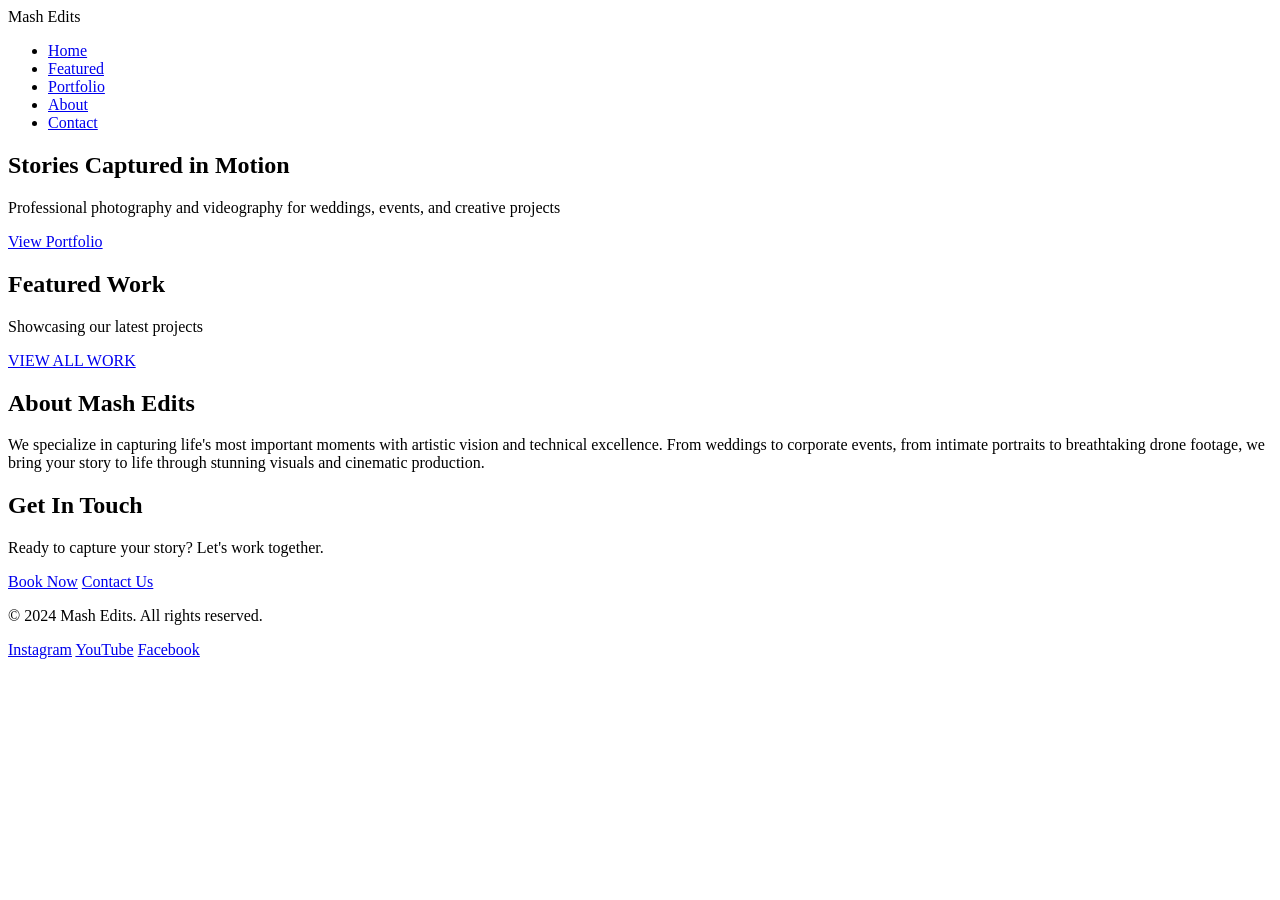
==== index.html @ 0e5df5ab "Build professional portfolio system - Part 1: Core files" ====
<!DOCTYPE html>
<html lang="en">
<head>
    <meta charset="UTF-8">
    <meta name="viewport" content="width=device-width, initial-scale=1.0">
    <meta name="description" content="Mash Edits - Professional Photography and Videography Studio. Wedding photography, events, portraits, drone footage, and cinematic videos.">
    <meta name="keywords" content="Photography, Videography, Wedding Photography, Events, Portraits, Drone, Livestream">
    <title>Mash Edits - Professional Photography & Videography</title>
    <link rel="stylesheet" href="styles.css">
</head>
<body>
    <!-- Navigation -->
    <nav class="navbar">
        <div class="nav-container">
            <div class="logo">Mash Edits</div>
            <ul class="nav-menu">
                <li><a href="#home" class="nav-link">Home</a></li>
                <li><a href="#featured" class="nav-link">Featured</a></li>
                <li><a href="portfolio.html" class="nav-link">Portfolio</a></li>
                <li><a href="#about" class="nav-link">About</a></li>
                <li><a href="#contact" class="nav-link">Contact</a></li>
            </ul>
            <div class="hamburger">
                <span></span>
                <span></span>
                <span></span>
            </div>
        </div>
    </nav>

    <!-- Hero Section -->
    <section id="home" class="hero">
        <div class="hero-content">
            <h1>Stories Captured in Motion</h1>
            <p>Professional photography and videography for weddings, events, and creative projects</p>
            <a href="portfolio.html" class="cta-button">View Portfolio</a>
        </div>
    </section>

    <!-- Featured Work Section -->
    <section id="featured" class="featured-work">
        <div class="container">
            <div class="section-header">
                <h2>Featured Work</h2>
                <p>Showcasing our latest projects</p>
            </div>
            <div id="featuredGrid" class="featured-grid">
                <!-- Populated by JavaScript -->
            </div>
            <div class="view-all-container">
                <a href="portfolio.html" class="view-all-button">VIEW ALL WORK</a>
            </div>
        </div>
    </section>

    <!-- About Section -->
    <section id="about" class="about">
        <div class="container">
            <h2>About Mash Edits</h2>
            <p>We specialize in capturing life's most important moments with artistic vision and technical excellence. From weddings to corporate events, from intimate portraits to breathtaking drone footage, we bring your story to life through stunning visuals and cinematic production.</p>
        </div>
    </section>

    <!-- Contact Section -->
    <section id="contact" class="contact">
        <div class="container">
            <h2>Get In Touch</h2>
            <p>Ready to capture your story? Let's work together.</p>
            <div class="contact-buttons">
                <a href="#book" class="cta-button primary">Book Now</a>
                <a href="#contact-form" class="cta-button secondary">Contact Us</a>
            </div>
        </div>
    </section>

    <!-- Footer -->
    <footer class="footer">
        <div class="container">
            <p>&copy; 2024 Mash Edits. All rights reserved.</p>
            <div class="social-links">
                <a href="#" aria-label="Instagram">Instagram</a>
                <a href="#" aria-label="YouTube">YouTube</a>
                <a href="#" aria-label="Facebook">Facebook</a>
            </div>
        </div>
    </footer>

    <script src="portfolio-data.js"></script>
    <script src="script.js"></script>
</body>
</html>
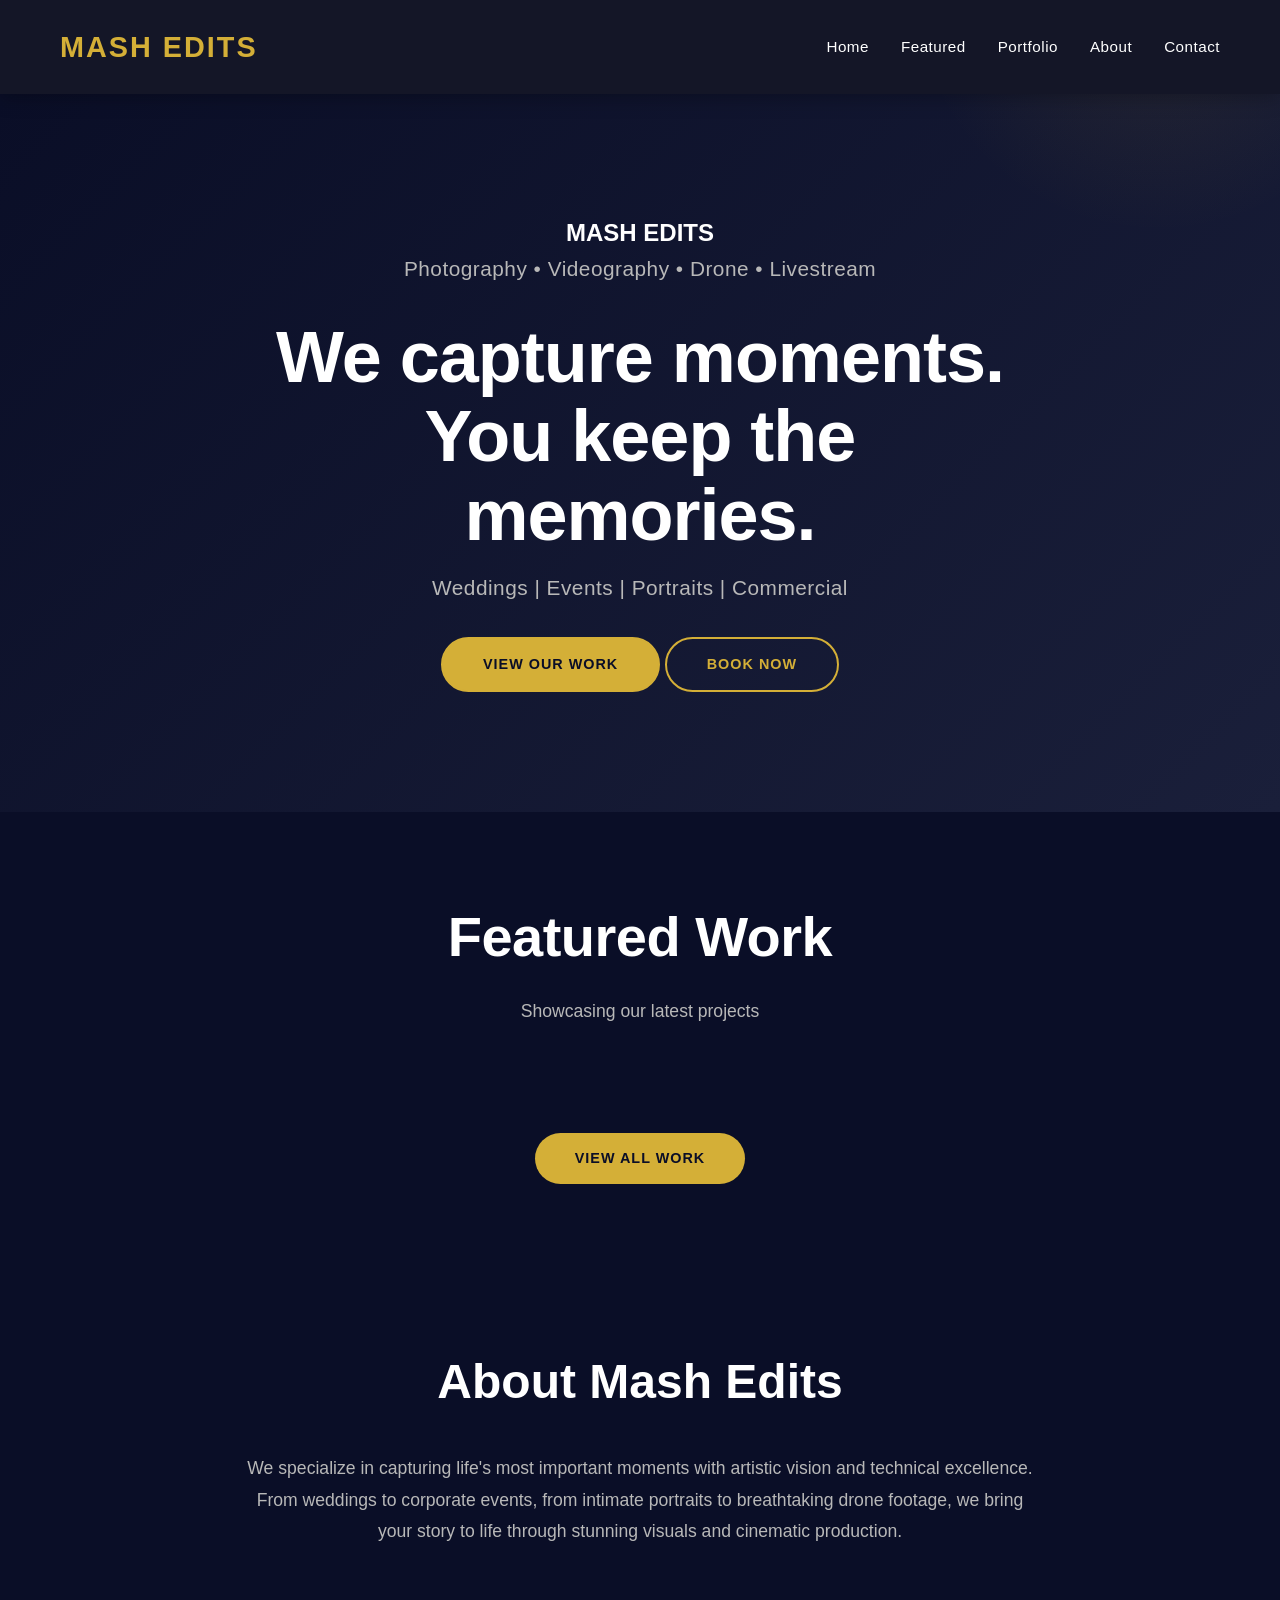
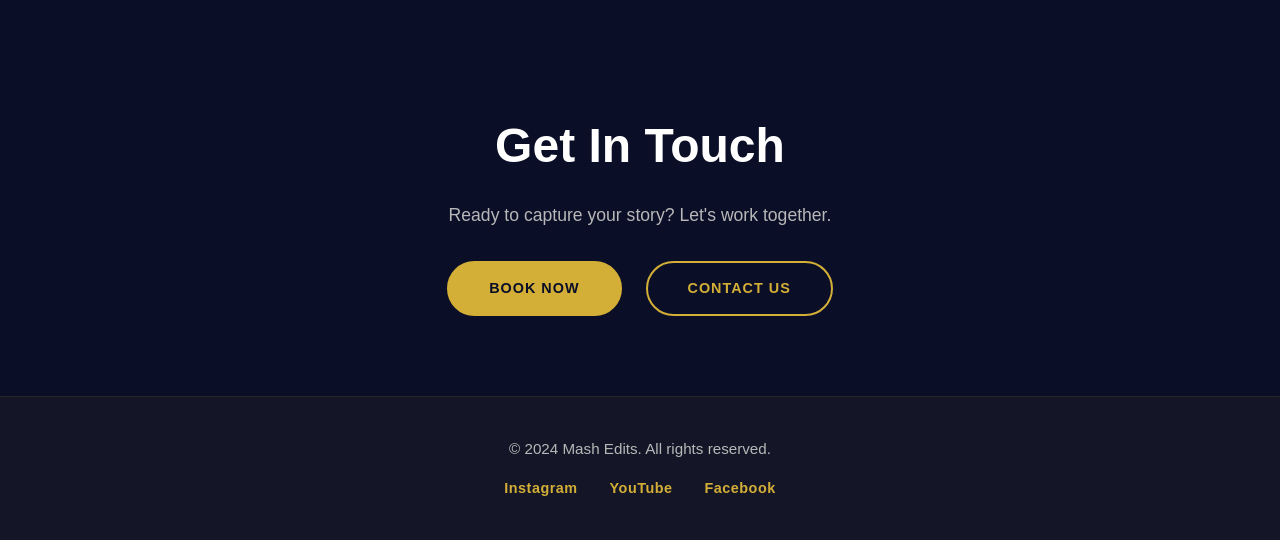
==== commit 5a485261: "Update hero section with stronger client-focused messaging and improved CTA buttons" ====
--- a/index.html
+++ b/index.html
@@ -31,9 +31,14 @@
     <!-- Hero Section -->
     <section id="home" class="hero">
         <div class="hero-content">
-            <h1>Stories Captured in Motion</h1>
-            <p>Professional photography and videography for weddings, events, and creative projects</p>
-            <a href="portfolio.html" class="cta-button">View Portfolio</a>
+            <h2 class="hero-logo">MASH EDITS</h2>
+            <p class="hero-services">Photography • Videography • Drone • Livestream</p>
+            <h1>We capture moments. You keep the memories.</h1>
+            <p class="hero-categories">Weddings | Events | Portraits | Commercial</p>
+            <div class="hero-buttons">
+                <a href="portfolio.html" class="cta-button primary">View Our Work</a>
+                <a href="#contact" class="cta-button secondary">Book Now</a>
+            </div>
         </div>
     </section>
 
@@ -88,4 +93,4 @@
     <script src="portfolio-data.js"></script>
     <script src="script.js"></script>
 </body>
-</html>+</html>
--- a/styles.css
+++ b/styles.css
@@ -0,0 +1,1059 @@
+/* ============================================
+   MASH EDITS - PROFESSIONAL PORTFOLIO STYLES
+   Premium Dark Theme with Elegant Typography
+   ============================================ */
+
+/* Root Variables */
+:root {
+    --primary-dark: #0a0e27;
+    --secondary-dark: #141627;
+    --tertiary-dark: #1a1f3a;
+    --accent-gold: #d4af37;
+    --accent-light: #f5f5f5;
+    --text-primary: #ffffff;
+    --text-secondary: #b8b8b8;
+    --transition: all 0.3s cubic-bezier(0.4, 0, 0.2, 1);
+    --transition-fast: all 0.15s ease-out;
+}
+
+/* Global Styles */
+* {
+    margin: 0;
+    padding: 0;
+    box-sizing: border-box;
+}
+
+html {
+    scroll-behavior: smooth;
+}
+
+body {
+    font-family: 'Segoe UI', Tahoma, Geneva, Verdana, sans-serif;
+    background-color: var(--primary-dark);
+    color: var(--text-primary);
+    line-height: 1.6;
+    overflow-x: hidden;
+}
+
+/* Container */
+.container {
+    max-width: 1200px;
+    margin: 0 auto;
+    padding: 0 20px;
+}
+
+/* ============================================
+   NAVIGATION
+   ============================================ */
+.navbar {
+    background-color: var(--secondary-dark);
+    padding: 1.5rem 0;
+    position: sticky;
+    top: 0;
+    z-index: 100;
+    box-shadow: 0 2px 20px rgba(0, 0, 0, 0.3);
+    backdrop-filter: blur(10px);
+}
+
+.nav-container {
+    max-width: 1200px;
+    margin: 0 auto;
+    padding: 0 20px;
+    display: flex;
+    justify-content: space-between;
+    align-items: center;
+}
+
+.logo {
+    font-size: 1.8rem;
+    font-weight: 700;
+    letter-spacing: 2px;
+    color: var(--accent-gold);
+    text-transform: uppercase;
+}
+
+.nav-menu {
+    display: flex;
+    list-style: none;
+    gap: 2rem;
+    align-items: center;
+}
+
+.nav-link {
+    color: var(--text-primary);
+    text-decoration: none;
+    font-size: 0.95rem;
+    font-weight: 500;
+    letter-spacing: 0.5px;
+    transition: color 0.3s ease;
+    position: relative;
+}
+
+.nav-link::after {
+    content: '';
+    position: absolute;
+    bottom: -5px;
+    left: 0;
+    width: 0;
+    height: 2px;
+    background-color: var(--accent-gold);
+    transition: width 0.3s ease;
+}
+
+.nav-link:hover::after,
+.nav-link.active::after {
+    width: 100%;
+}
+
+.nav-link:hover {
+    color: var(--accent-gold);
+}
+
+.hamburger {
+    display: none;
+    flex-direction: column;
+    cursor: pointer;
+    gap: 5px;
+}
+
+.hamburger span {
+    width: 25px;
+    height: 3px;
+    background-color: var(--text-primary);
+    border-radius: 3px;
+    transition: var(--transition);
+}
+
+/* Mobile Navigation */
+@media (max-width: 768px) {
+    .hamburger {
+        display: flex;
+    }
+
+    .nav-menu {
+        display: none;
+    }
+}
+
+/* ============================================
+   HERO SECTION
+   ============================================ */
+.hero {
+    background: linear-gradient(135deg, var(--primary-dark) 0%, var(--tertiary-dark) 100%);
+    padding: 120px 20px;
+    text-align: center;
+    position: relative;
+    overflow: hidden;
+    min-height: 70vh;
+    display: flex;
+    align-items: center;
+    justify-content: center;
+}
+
+.hero::before {
+    content: '';
+    position: absolute;
+    top: -50%;
+    right: -10%;
+    width: 500px;
+    height: 500px;
+    background: radial-gradient(circle, rgba(212, 175, 55, 0.1) 0%, transparent 70%);
+    border-radius: 50%;
+    animation: float 15s ease-in-out infinite;
+}
+
+@keyframes float {
+    0%, 100% { transform: translateY(0px); }
+    50% { transform: translateY(-20px); }
+}
+
+.hero-content {
+    position: relative;
+    z-index: 2;
+    max-width: 800px;
+}
+
+.hero h1 {
+    font-size: clamp(2.5rem, 8vw, 4.5rem);
+    font-weight: 700;
+    letter-spacing: -1px;
+    margin-bottom: 1rem;
+    line-height: 1.1;
+    color: var(--text-primary);
+}
+
+.hero p {
+    font-size: 1.3rem;
+    color: var(--text-secondary);
+    margin-bottom: 2rem;
+    font-weight: 300;
+    letter-spacing: 0.5px;
+}
+
+/* ============================================
+   FEATURED WORK SECTION
+   ============================================ */
+.featured-work {
+    padding: 80px 20px;
+    background-color: var(--primary-dark);
+}
+
+.section-header {
+    text-align: center;
+    margin-bottom: 60px;
+}
+
+.section-header h2 {
+    font-size: clamp(2rem, 5vw, 3.5rem);
+    font-weight: 700;
+    margin-bottom: 1rem;
+    letter-spacing: -0.5px;
+}
+
+.section-header p {
+    font-size: 1.1rem;
+    color: var(--text-secondary);
+    font-weight: 300;
+}
+
+.featured-grid {
+    display: grid;
+    grid-template-columns: repeat(auto-fit, minmax(300px, 1fr));
+    gap: 2rem;
+    margin-bottom: 3rem;
+}
+
+.featured-card {
+    background-color: var(--secondary-dark);
+    border-radius: 12px;
+    overflow: hidden;
+    cursor: pointer;
+    transition: var(--transition);
+    group: 'featured-card';
+}
+
+.featured-card:hover {
+    transform: translateY(-10px);
+    box-shadow: 0 20px 40px rgba(212, 175, 55, 0.15);
+}
+
+.featured-card-image {
+    width: 100%;
+    height: 250px;
+    object-fit: cover;
+    transition: var(--transition);
+}
+
+.featured-card:hover .featured-card-image {
+    transform: scale(1.05);
+}
+
+.featured-card-content {
+    padding: 1.5rem;
+}
+
+.featured-card-title {
+    font-size: 1.3rem;
+    font-weight: 600;
+    margin-bottom: 0.5rem;
+}
+
+.featured-card-category {
+    color: var(--accent-gold);
+    font-size: 0.85rem;
+    text-transform: uppercase;
+    letter-spacing: 1px;
+    margin-bottom: 0.5rem;
+}
+
+.featured-card-description {
+    color: var(--text-secondary);
+    font-size: 0.95rem;
+    line-height: 1.6;
+}
+
+.view-all-container {
+    text-align: center;
+}
+
+.view-all-button {
+    display: inline-block;
+    padding: 14px 40px;
+    background-color: var(--accent-gold);
+    color: var(--primary-dark);
+    text-decoration: none;
+    font-weight: 600;
+    letter-spacing: 1px;
+    border-radius: 50px;
+    transition: var(--transition);
+    text-transform: uppercase;
+    font-size: 0.9rem;
+}
+
+.view-all-button:hover {
+    background-color: var(--text-primary);
+    transform: scale(1.05);
+}
+
+/* ============================================
+   PORTFOLIO PAGE
+   ============================================ */
+.portfolio-header {
+    background: linear-gradient(135deg, var(--secondary-dark) 0%, var(--tertiary-dark) 100%);
+    padding: 80px 20px;
+    text-align: center;
+    border-bottom: 1px solid rgba(212, 175, 55, 0.2);
+}
+
+.portfolio-header h1 {
+    font-size: clamp(2rem, 6vw, 4rem);
+    font-weight: 700;
+    margin-bottom: 0.5rem;
+}
+
+.portfolio-header p {
+    font-size: 1.3rem;
+    color: var(--text-secondary);
+    font-weight: 300;
+    letter-spacing: 0.5px;
+}
+
+/* ============================================
+   PORTFOLIO FILTERS
+   ============================================ */
+.portfolio-filters-section {
+    padding: 40px 20px;
+    background-color: var(--primary-dark);
+    border-bottom: 1px solid rgba(212, 175, 55, 0.1);
+    sticky: top 80px;
+}
+
+.filter-buttons {
+    display: flex;
+    justify-content: center;
+    gap: 1rem;
+    flex-wrap: wrap;
+    max-width: 1200px;
+    margin: 0 auto;
+}
+
+.filter-btn {
+    padding: 10px 24px;
+    background-color: var(--secondary-dark);
+    color: var(--text-primary);
+    border: 2px solid transparent;
+    border-radius: 50px;
+    cursor: pointer;
+    font-size: 0.9rem;
+    font-weight: 600;
+    letter-spacing: 0.5px;
+    text-transform: uppercase;
+    transition: var(--transition);
+}
+
+.filter-btn:hover {
+    border-color: var(--accent-gold);
+    color: var(--accent-gold);
+}
+
+.filter-btn.active {
+    background-color: var(--accent-gold);
+    color: var(--primary-dark);
+    border-color: var(--accent-gold);
+}
+
+/* ============================================
+   PORTFOLIO MASONRY GRID
+   ============================================ */
+.portfolio-grid-section {
+    padding: 60px 20px;
+    background-color: var(--primary-dark);
+    min-height: 60vh;
+}
+
+.portfolio-masonry {
+    display: grid;
+    grid-template-columns: repeat(auto-fill, minmax(280px, 1fr));
+    gap: 2rem;
+    max-width: 1200px;
+    margin: 0 auto;
+}
+
+.portfolio-card {
+    background-color: var(--secondary-dark);
+    border-radius: 12px;
+    overflow: hidden;
+    cursor: pointer;
+    transition: var(--transition);
+    position: relative;
+    group: 'portfolio-card';
+}
+
+.portfolio-card.hidden {
+    display: none;
+}
+
+.portfolio-card:hover {
+    transform: translateY(-8px);
+    box-shadow: 0 20px 40px rgba(212, 175, 55, 0.2);
+}
+
+.portfolio-card-image-wrapper {
+    width: 100%;
+    height: 280px;
+    overflow: hidden;
+    position: relative;
+    background-color: var(--tertiary-dark);
+}
+
+.portfolio-card-image {
+    width: 100%;
+    height: 100%;
+    object-fit: cover;
+    transition: var(--transition);
+}
+
+.portfolio-card:hover .portfolio-card-image {
+    transform: scale(1.08);
+}
+
+.portfolio-card-overlay {
+    position: absolute;
+    top: 0;
+    left: 0;
+    width: 100%;
+    height: 100%;
+    background: rgba(0, 0, 0, 0);
+    transition: var(--transition);
+    display: flex;
+    align-items: center;
+    justify-content: center;
+}
+
+.portfolio-card:hover .portfolio-card-overlay {
+    background: rgba(0, 0, 0, 0.4);
+}
+
+.play-button {
+    width: 60px;
+    height: 60px;
+    background-color: var(--accent-gold);
+    border-radius: 50%;
+    display: flex;
+    align-items: center;
+    justify-content: center;
+    color: var(--primary-dark);
+    font-size: 1.5rem;
+    opacity: 0;
+    transition: var(--transition);
+}
+
+.portfolio-card:hover .play-button {
+    opacity: 1;
+}
+
+.portfolio-card-content {
+    padding: 1.8rem;
+}
+
+.portfolio-card-category {
+    color: var(--accent-gold);
+    font-size: 0.75rem;
+    text-transform: uppercase;
+    letter-spacing: 1.5px;
+    font-weight: 600;
+    margin-bottom: 0.8rem;
+}
+
+.portfolio-card-title {
+    font-size: 1.3rem;
+    font-weight: 700;
+    margin-bottom: 0.5rem;
+    letter-spacing: -0.5px;
+}
+
+.portfolio-card-location {
+    color: var(--text-secondary);
+    font-size: 0.9rem;
+    margin-bottom: 0.8rem;
+}
+
+.portfolio-card-description {
+    color: var(--text-secondary);
+    font-size: 0.95rem;
+    line-height: 1.5;
+    margin-bottom: 1.2rem;
+}
+
+.portfolio-card-button {
+    display: inline-block;
+    padding: 10px 20px;
+    background-color: transparent;
+    color: var(--accent-gold);
+    border: 2px solid var(--accent-gold);
+    border-radius: 50px;
+    text-decoration: none;
+    font-size: 0.85rem;
+    font-weight: 600;
+    letter-spacing: 0.5px;
+    text-transform: uppercase;
+    transition: var(--transition);
+}
+
+.portfolio-card-button:hover {
+    background-color: var(--accent-gold);
+    color: var(--primary-dark);
+}
+
+/* ============================================
+   MODALS
+   ============================================ */
+.modal {
+    display: none;
+    position: fixed;
+    top: 0;
+    left: 0;
+    width: 100%;
+    height: 100%;
+    background-color: rgba(0, 0, 0, 0.9);
+    z-index: 1000;
+    overflow-y: auto;
+}
+
+.modal.active {
+    display: flex;
+    align-items: center;
+    justify-content: center;
+}
+
+.modal-content {
+    background-color: var(--secondary-dark);
+    border-radius: 12px;
+    width: 90%;
+    max-width: 900px;
+    max-height: 90vh;
+    overflow-y: auto;
+    position: relative;
+    animation: slideUp 0.4s ease;
+}
+
+@keyframes slideUp {
+    from {
+        transform: translateY(30px);
+        opacity: 0;
+    }
+    to {
+        transform: translateY(0);
+        opacity: 1;
+    }
+}
+
+.modal-close {
+    position: absolute;
+    top: 20px;
+    right: 20px;
+    background: none;
+    border: none;
+    color: var(--text-primary);
+    font-size: 2rem;
+    cursor: pointer;
+    z-index: 10;
+    transition: var(--transition);
+}
+
+.modal-close:hover {
+    color: var(--accent-gold);
+    transform: rotate(90deg);
+}
+
+/* Project Modal */
+#modalBody {
+    padding: 40px;
+}
+
+.project-hero {
+    width: 100%;
+    height: 400px;
+    object-fit: cover;
+    border-radius: 8px;
+    margin-bottom: 2rem;
+}
+
+.project-info {
+    margin-bottom: 2rem;
+}
+
+.project-info h2 {
+    font-size: 2.5rem;
+    margin-bottom: 0.5rem;
+    font-weight: 700;
+}
+
+.project-meta {
+    display: grid;
+    grid-template-columns: repeat(2, 1fr);
+    gap: 1.5rem;
+    margin-bottom: 2rem;
+}
+
+.meta-item {
+    display: flex;
+    flex-direction: column;
+}
+
+.meta-label {
+    color: var(--accent-gold);
+    font-size: 0.8rem;
+    text-transform: uppercase;
+    letter-spacing: 1px;
+    margin-bottom: 0.3rem;
+    font-weight: 600;
+}
+
+.meta-value {
+    font-size: 1.1rem;
+    color: var(--text-primary);
+}
+
+.project-description {
+    color: var(--text-secondary);
+    font-size: 1.1rem;
+    line-height: 1.8;
+    margin-bottom: 2rem;
+}
+
+.gallery-container {
+    margin-top: 2rem;
+}
+
+.gallery-container h3 {
+    font-size: 1.5rem;
+    margin-bottom: 1.5rem;
+    font-weight: 700;
+}
+
+.gallery-grid {
+    display: grid;
+    grid-template-columns: repeat(auto-fill, minmax(200px, 1fr));
+    gap: 1.5rem;
+}
+
+.gallery-thumbnail {
+    cursor: pointer;
+    border-radius: 8px;
+    overflow: hidden;
+    position: relative;
+    height: 200px;
+    transition: var(--transition);
+}
+
+.gallery-thumbnail img {
+    width: 100%;
+    height: 100%;
+    object-fit: cover;
+    transition: var(--transition);
+}
+
+.gallery-thumbnail:hover img {
+    transform: scale(1.08);
+}
+
+.gallery-story-section {
+    margin-top: 2.5rem;
+    padding-top: 2.5rem;
+    border-top: 1px solid rgba(212, 175, 55, 0.2);
+}
+
+.gallery-story-section h4 {
+    font-size: 1.3rem;
+    margin-bottom: 1.5rem;
+    color: var(--accent-gold);
+    font-weight: 600;
+    letter-spacing: 0.5px;
+}
+
+/* Lightbox */
+.lightbox {
+    display: none;
+    position: fixed;
+    top: 0;
+    left: 0;
+    width: 100%;
+    height: 100%;
+    background-color: rgba(0, 0, 0, 0.98);
+    z-index: 2000;
+    align-items: center;
+    justify-content: center;
+}
+
+.lightbox.active {
+    display: flex;
+}
+
+.lightbox-container {
+    position: relative;
+    width: 90%;
+    max-width: 1000px;
+    height: 80vh;
+    display: flex;
+    align-items: center;
+    justify-content: center;
+}
+
+#lightboxImage {
+    max-width: 100%;
+    max-height: 100%;
+    object-fit: contain;
+    border-radius: 8px;
+}
+
+.lightbox-caption {
+    position: absolute;
+    bottom: -50px;
+    left: 50%;
+    transform: translateX(-50%);
+    color: var(--text-secondary);
+    text-align: center;
+    white-space: nowrap;
+}
+
+.lightbox-close,
+.lightbox-prev,
+.lightbox-next {
+    position: absolute;
+    background: none;
+    border: none;
+    color: var(--text-primary);
+    font-size: 2rem;
+    cursor: pointer;
+    transition: var(--transition);
+    padding: 10px;
+    z-index: 2001;
+}
+
+.lightbox-close:hover,
+.lightbox-prev:hover,
+.lightbox-next:hover {
+    color: var(--accent-gold);
+}
+
+.lightbox-close {
+    top: 20px;
+    right: 20px;
+}
+
+.lightbox-prev {
+    left: 20px;
+    top: 50%;
+    transform: translateY(-50%);
+}
+
+.lightbox-next {
+    right: 20px;
+    top: 50%;
+    transform: translateY(-50%);
+}
+
+/* Video Modal */
+.video-modal-content {
+    background-color: var(--secondary-dark);
+    border-radius: 12px;
+    width: 90%;
+    max-width: 1000px;
+    position: relative;
+    animation: slideUp 0.4s ease;
+}
+
+#videoContainer {
+    position: relative;
+    width: 100%;
+    padding-top: 56.25%;
+    height: 0;
+    overflow: hidden;
+    border-radius: 12px;
+}
+
+#videoContainer iframe {
+    position: absolute;
+    top: 0;
+    left: 0;
+    width: 100%;
+    height: 100%;
+    border: none;
+    border-radius: 12px;
+}
+
+/* ============================================
+   CTA SECTION
+   ============================================ */
+.portfolio-cta {
+    padding: 80px 20px;
+    background: linear-gradient(135deg, var(--secondary-dark) 0%, var(--tertiary-dark) 100%);
+    text-align: center;
+    border-top: 1px solid rgba(212, 175, 55, 0.2);
+}
+
+.portfolio-cta h2 {
+    font-size: clamp(1.8rem, 5vw, 3rem);
+    font-weight: 700;
+    margin-bottom: 1rem;
+}
+
+.portfolio-cta p {
+    font-size: 1.2rem;
+    color: var(--text-secondary);
+    margin-bottom: 2.5rem;
+    font-weight: 300;
+}
+
+.cta-buttons {
+    display: flex;
+    justify-content: center;
+    gap: 1.5rem;
+    flex-wrap: wrap;
+}
+
+.cta-button {
+    padding: 14px 40px;
+    font-size: 0.9rem;
+    font-weight: 600;
+    letter-spacing: 1px;
+    border-radius: 50px;
+    text-decoration: none;
+    text-transform: uppercase;
+    transition: var(--transition);
+    display: inline-block;
+    border: 2px solid var(--accent-gold);
+}
+
+.cta-button.primary {
+    background-color: var(--accent-gold);
+    color: var(--primary-dark);
+}
+
+.cta-button.primary:hover {
+    background-color: var(--text-primary);
+    border-color: var(--text-primary);
+    transform: scale(1.05);
+}
+
+.cta-button.secondary {
+    background-color: transparent;
+    color: var(--accent-gold);
+}
+
+.cta-button.secondary:hover {
+    background-color: var(--accent-gold);
+    color: var(--primary-dark);
+    transform: scale(1.05);
+}
+
+/* ============================================
+   ABOUT SECTION
+   ============================================ */
+.about {
+    padding: 80px 20px;
+    text-align: center;
+}
+
+.about h2 {
+    font-size: clamp(1.8rem, 5vw, 3rem);
+    font-weight: 700;
+    margin-bottom: 2rem;
+}
+
+.about p {
+    font-size: 1.1rem;
+    color: var(--text-secondary);
+    line-height: 1.8;
+    max-width: 800px;
+    margin: 0 auto;
+    font-weight: 300;
+}
+
+/* ============================================
+   CONTACT SECTION
+   ============================================ */
+.contact {
+    padding: 80px 20px;
+    text-align: center;
+}
+
+.contact h2 {
+    font-size: clamp(1.8rem, 5vw, 3rem);
+    font-weight: 700;
+    margin-bottom: 1rem;
+}
+
+.contact p {
+    font-size: 1.1rem;
+    color: var(--text-secondary);
+    margin-bottom: 2rem;
+    font-weight: 300;
+}
+
+.contact-buttons {
+    display: flex;
+    justify-content: center;
+    gap: 1.5rem;
+    flex-wrap: wrap;
+}
+
+/* ============================================
+   FOOTER
+   ============================================ */
+.footer {
+    background-color: var(--secondary-dark);
+    padding: 40px 20px;
+    text-align: center;
+    border-top: 1px solid rgba(212, 175, 55, 0.1);
+}
+
+.footer p {
+    color: var(--text-secondary);
+    font-size: 0.95rem;
+    margin-bottom: 1rem;
+}
+
+.social-links {
+    display: flex;
+    justify-content: center;
+    gap: 2rem;
+    flex-wrap: wrap;
+}
+
+.social-links a {
+    color: var(--accent-gold);
+    text-decoration: none;
+    font-size: 0.9rem;
+    font-weight: 600;
+    letter-spacing: 0.5px;
+    transition: var(--transition);
+}
+
+.social-links a:hover {
+    color: var(--text-primary);
+}
+
+/* ============================================
+   RESPONSIVE DESIGN
+   ============================================ */
+@media (max-width: 768px) {
+    .portfolio-masonry {
+        grid-template-columns: repeat(auto-fill, minmax(250px, 1fr));
+        gap: 1.5rem;
+    }
+
+    .portfolio-card-image-wrapper {
+        height: 220px;
+    }
+
+    .filter-buttons {
+        gap: 0.7rem;
+    }
+
+    .filter-btn {
+        padding: 8px 16px;
+        font-size: 0.8rem;
+    }
+
+    .project-meta {
+        grid-template-columns: 1fr;
+    }
+
+    #modalBody {
+        padding: 20px;
+    }
+
+    .project-hero {
+        height: 250px;
+    }
+
+    .featured-grid {
+        grid-template-columns: 1fr;
+    }
+
+    .cta-buttons {
+        flex-direction: column;
+        gap: 1rem;
+    }
+
+    .cta-button,
+    .view-all-button {
+        width: 100%;
+    }
+
+    .gallery-grid {
+        grid-template-columns: repeat(2, 1fr);
+    }
+}
+
+@media (max-width: 480px) {
+    .portfolio-masonry {
+        grid-template-columns: 1fr;
+    }
+
+    .nav-menu {
+        position: absolute;
+        top: 60px;
+        left: 0;
+        flex-direction: column;
+        background-color: var(--secondary-dark);
+        width: 100%;
+        text-align: center;
+        padding: 1rem 0;
+    }
+
+    .portfolio-card-content {
+        padding: 1.2rem;
+    }
+
+    .filter-buttons {
+        flex-direction: column;
+    }
+
+    .filter-btn {
+        width: 100%;
+    }
+
+    .lightbox-prev,
+    .lightbox-next {
+        font-size: 1.5rem;
+    }
+
+    .gallery-grid {
+        grid-template-columns: 1fr;
+    }
+}
+
+/* Lazy Loading Placeholder */
+.lazy {
+    background: linear-gradient(90deg, var(--tertiary-dark) 25%, var(--secondary-dark) 50%, var(--tertiary-dark) 75%);
+    background-size: 200% 100%;
+    animation: loading 1.5s infinite;
+}
+
+@keyframes loading {
+    0% {
+        background-position: 200% 0;
+    }
+    100% {
+        background-position: -200% 0;
+    }
+}
+
+/* Scroll Animations */
+.fade-in {
+    animation: fadeIn 0.6s ease-out;
+}
+
+@keyframes fadeIn {
+    from {
+        opacity: 0;
+        transform: translateY(20px);
+    }
+    to {
+        opacity: 1;
+        transform: translateY(0);
+    }
+}
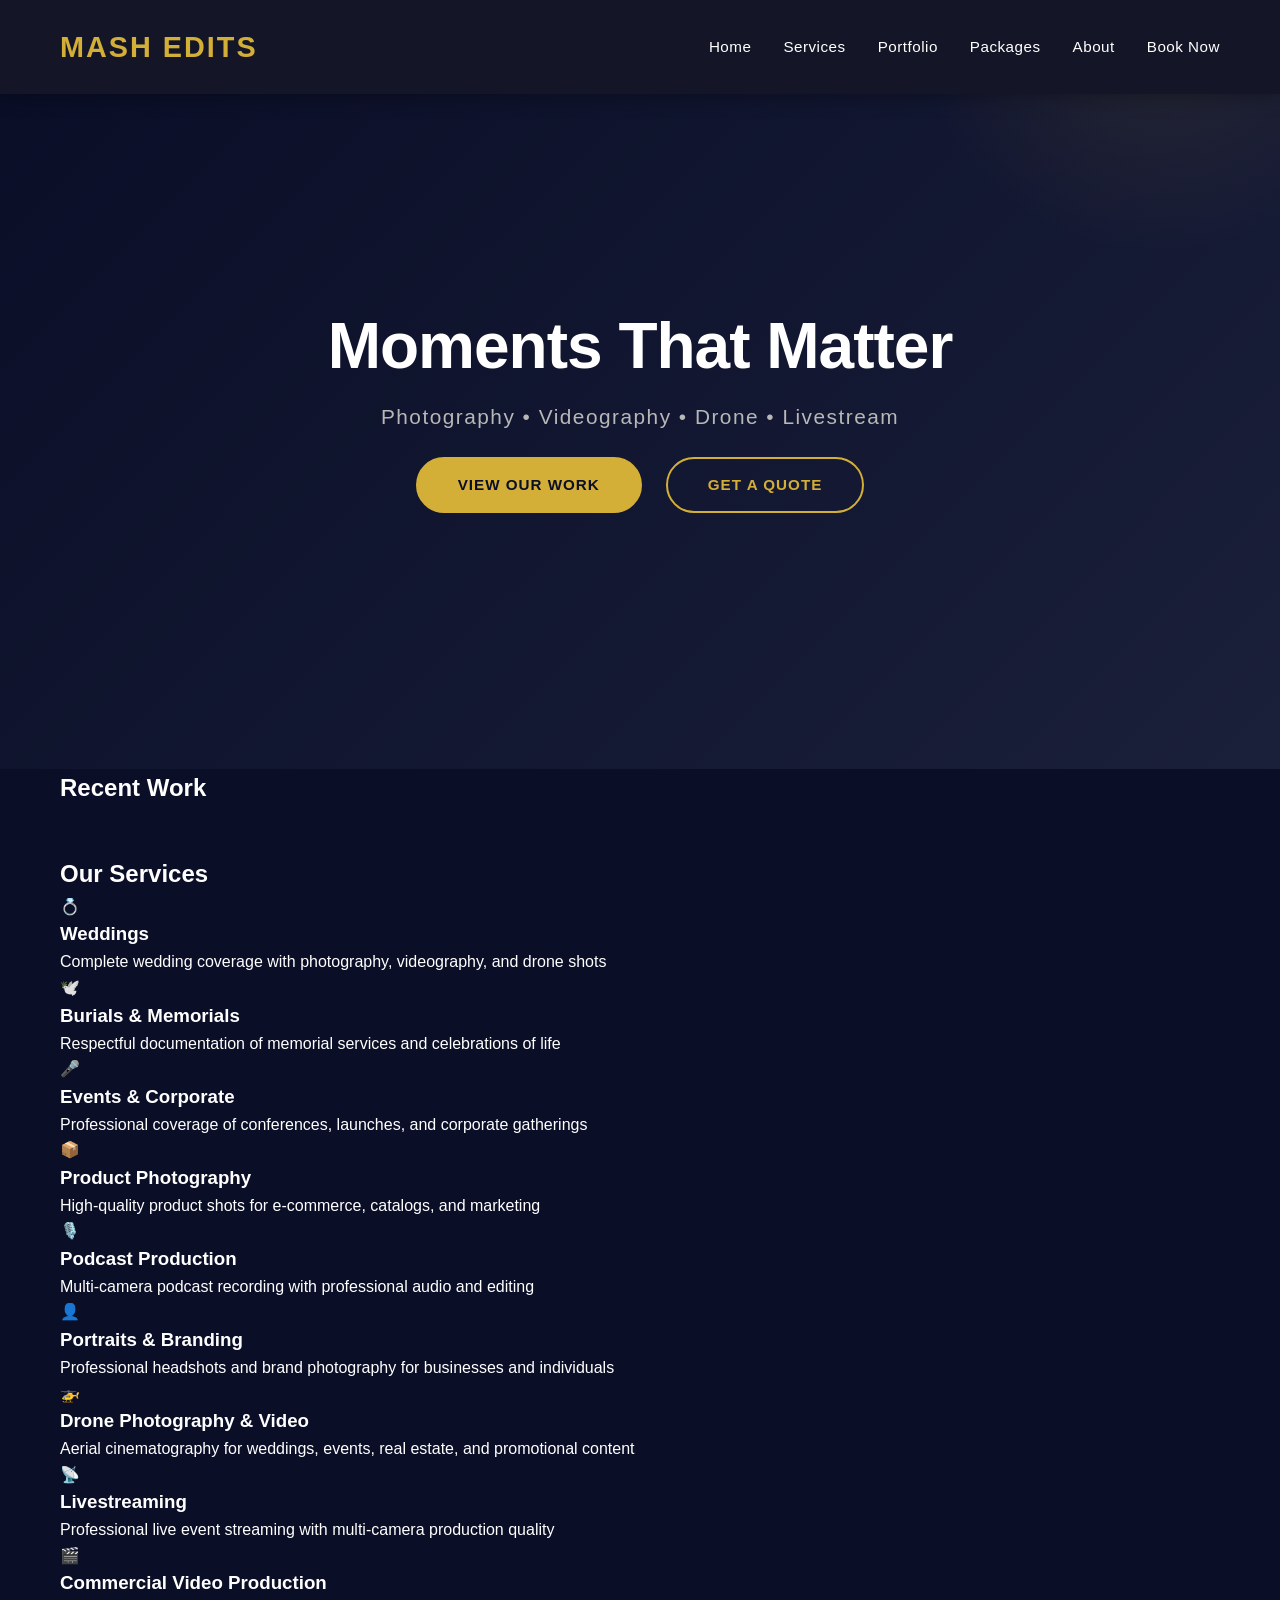
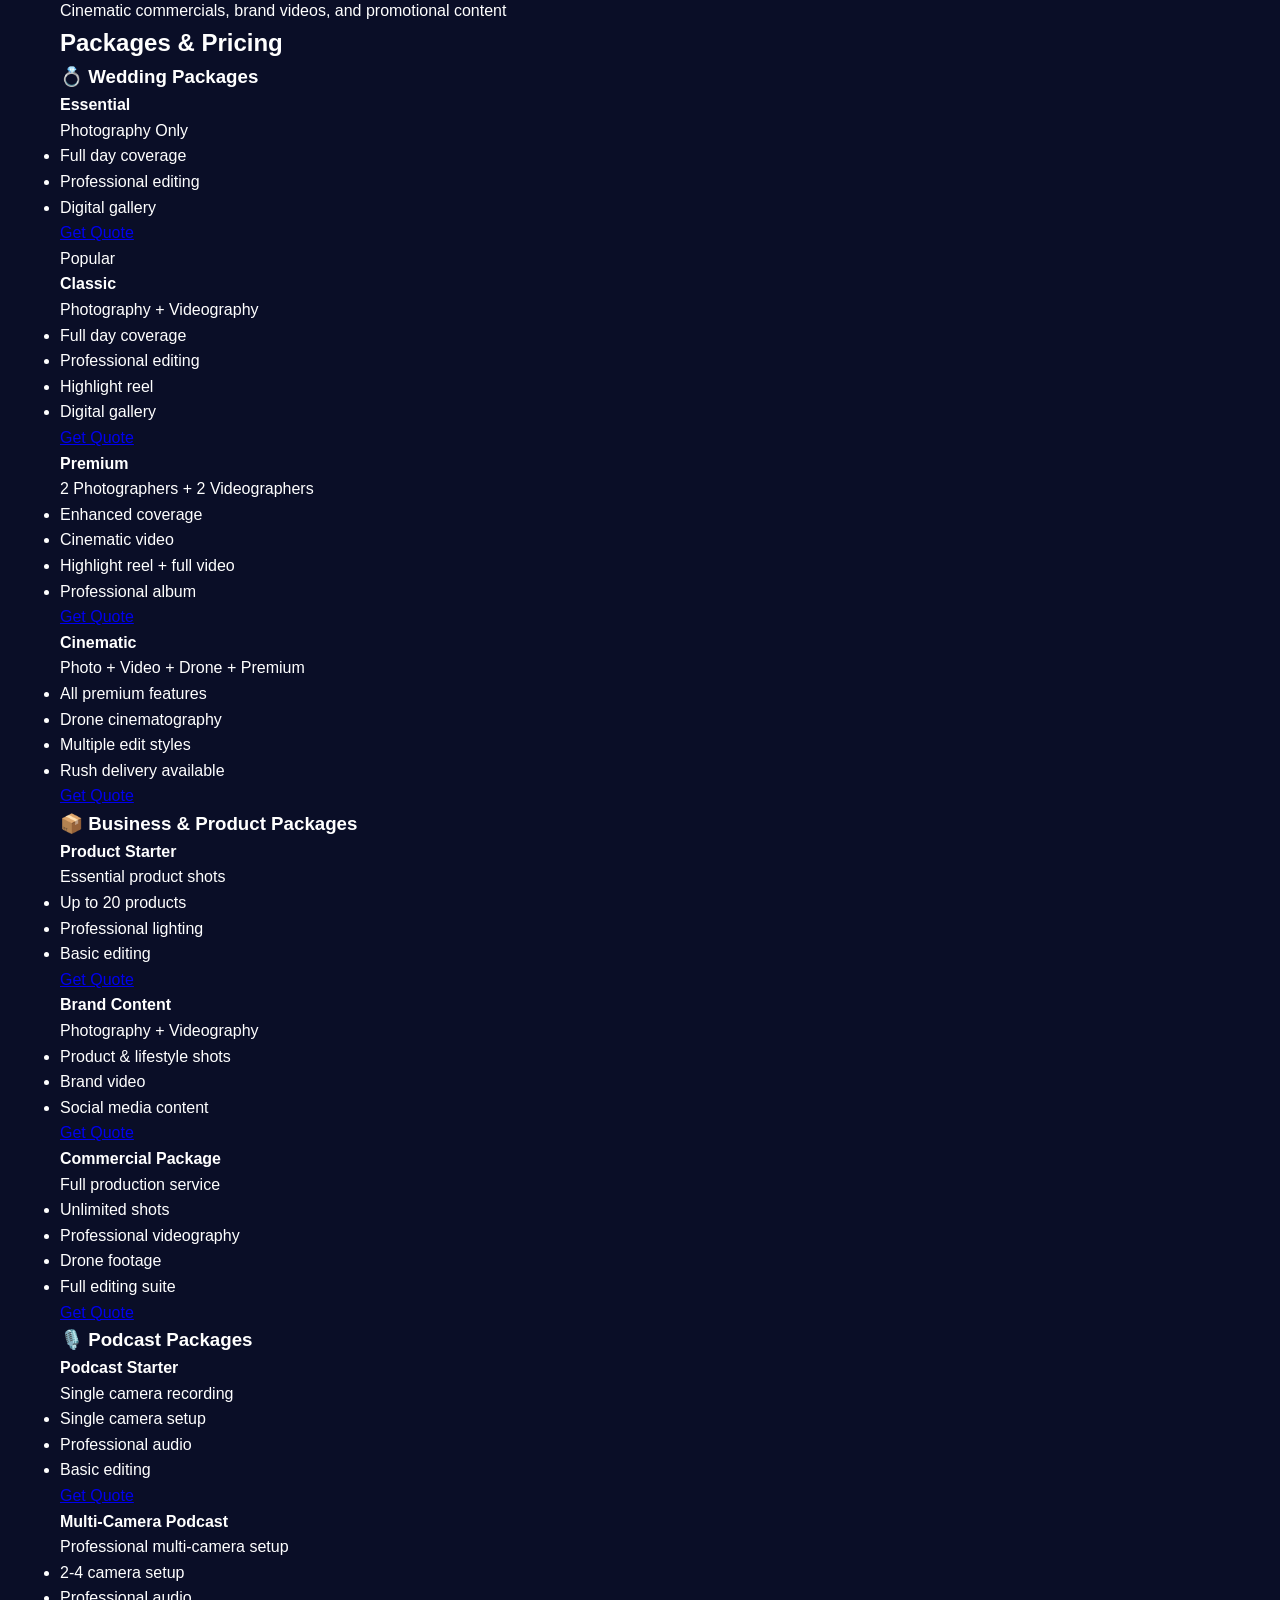
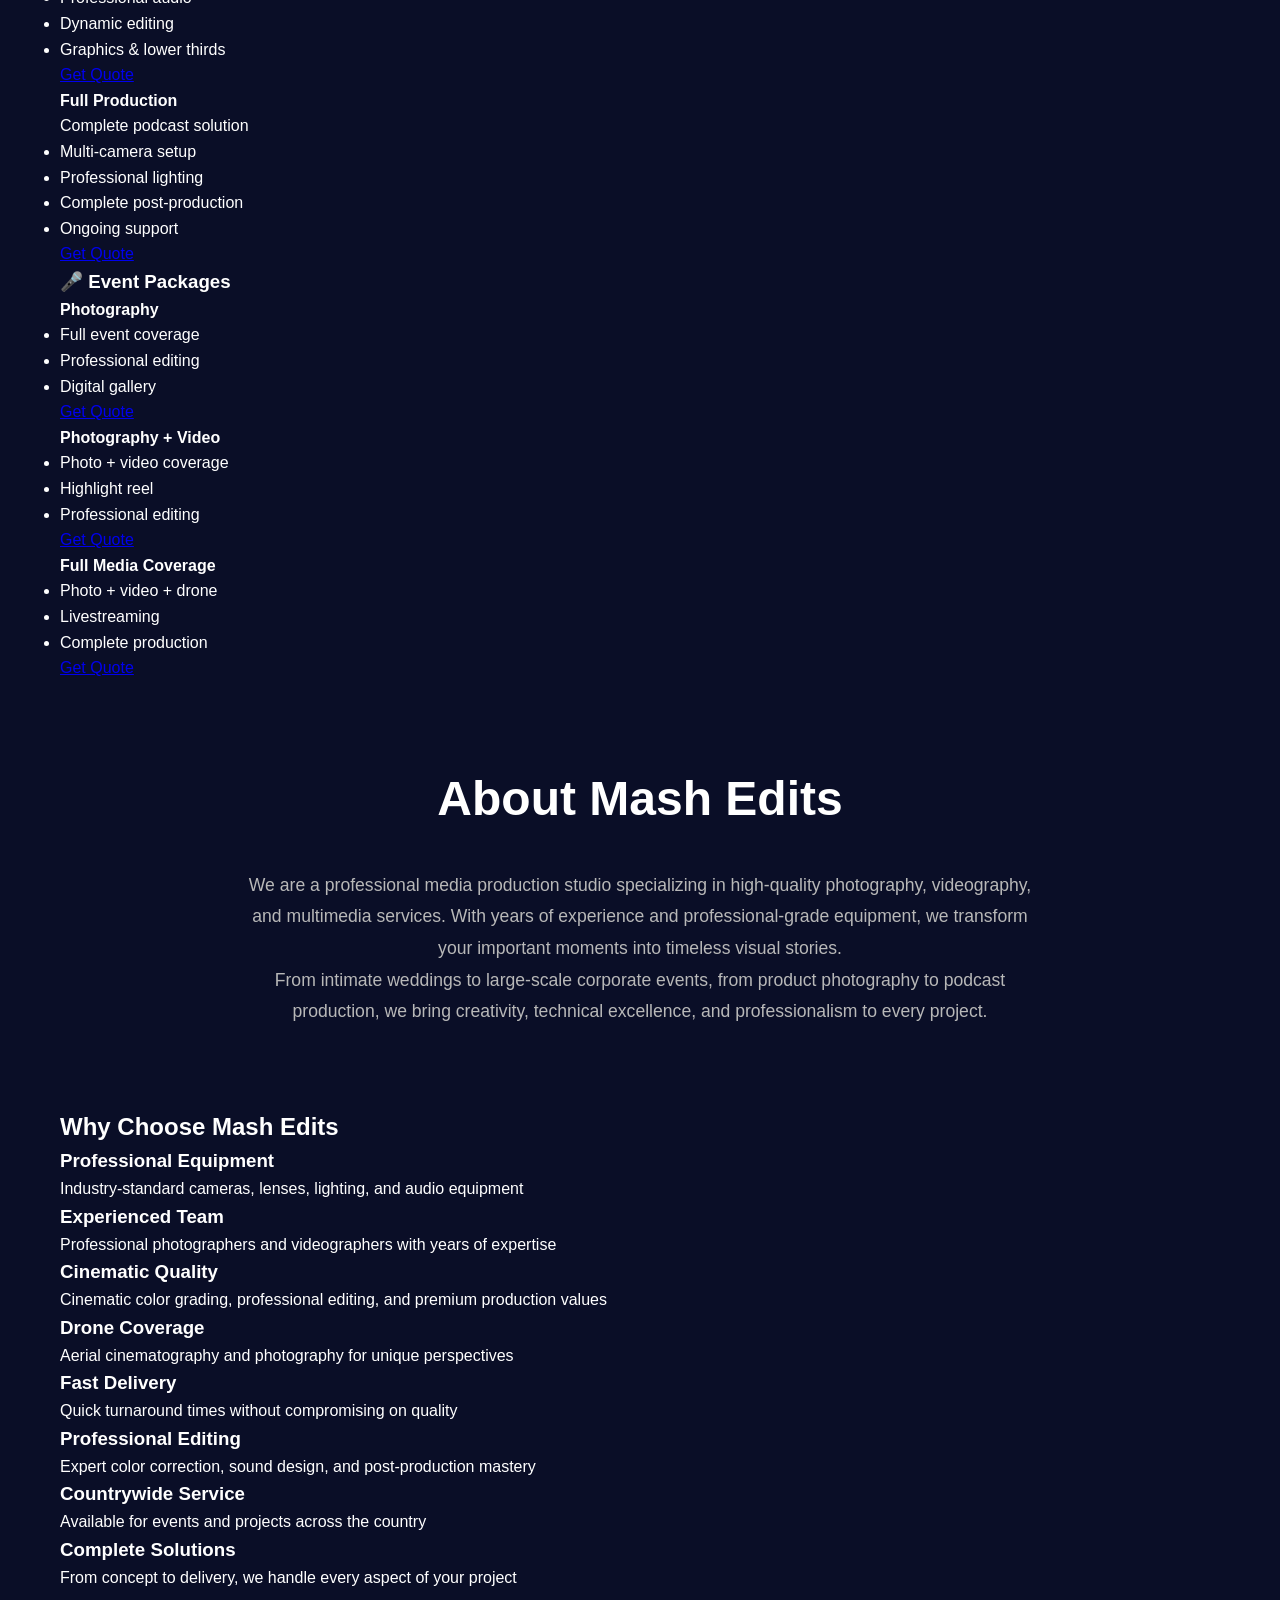
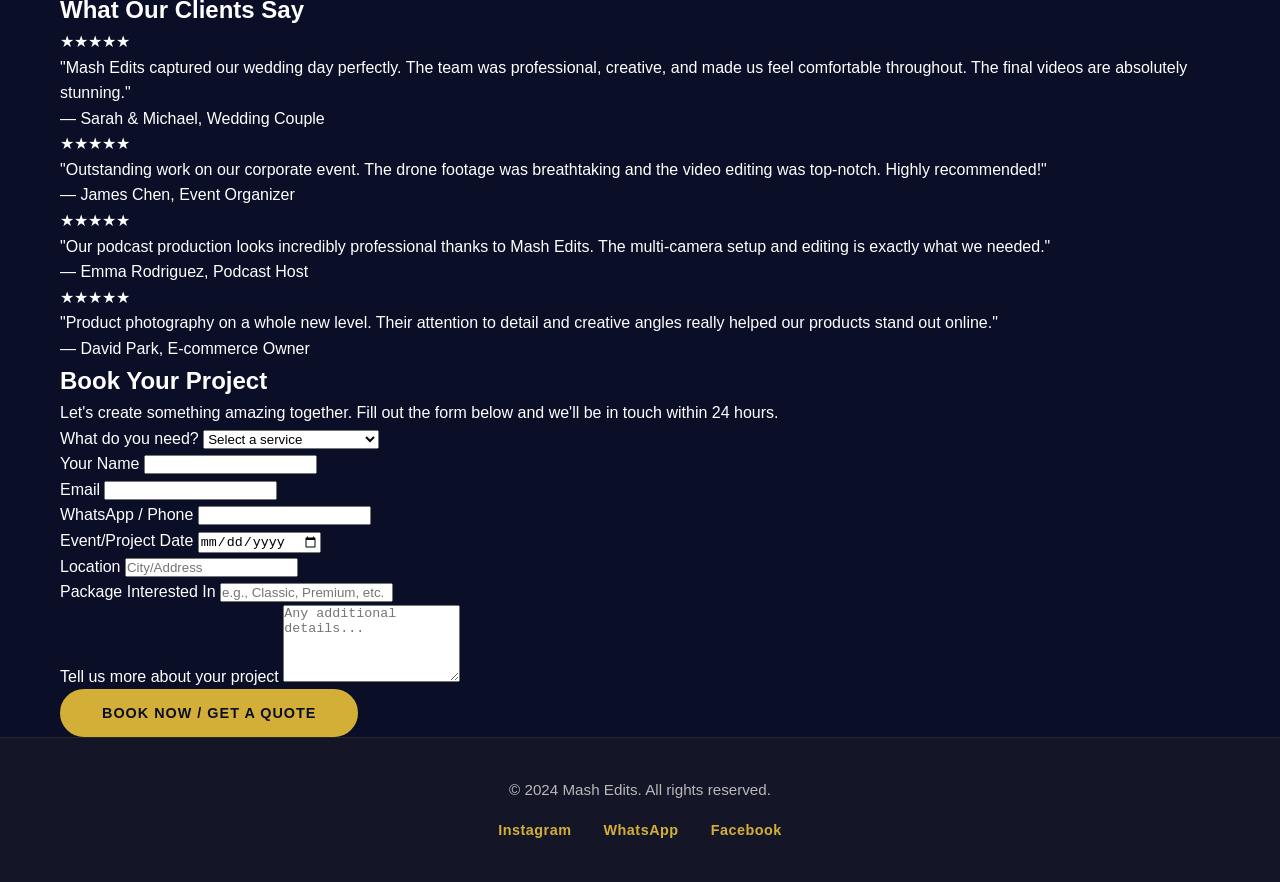
==== commit 86fccc0d: "Add complete services, packages, testimonials, and booking sections with professional styling" ====
--- a/index.html
+++ b/index.html
@@ -3,9 +3,9 @@
 <head>
     <meta charset="UTF-8">
     <meta name="viewport" content="width=device-width, initial-scale=1.0">
-    <meta name="description" content="Mash Edits - Professional Photography and Videography Studio. Wedding photography, events, portraits, drone footage, and cinematic videos.">
-    <meta name="keywords" content="Photography, Videography, Wedding Photography, Events, Portraits, Drone, Livestream">
-    <title>Mash Edits - Professional Photography & Videography</title>
+    <meta name="description" content="Mash Edits - Professional Photography, Videography, Drone & Livestreaming Services. Weddings, Events, Product, Podcasts, Burials & more.">
+    <meta name="keywords" content="Photography, Videography, Wedding Photography, Events, Drone, Livestream, Product Photography, Podcast Production">
+    <title>Mash Edits - Professional Photography & Videography Services</title>
     <link rel="stylesheet" href="styles.css">
 </head>
 <body>
@@ -15,10 +15,11 @@
             <div class="logo">Mash Edits</div>
             <ul class="nav-menu">
                 <li><a href="#home" class="nav-link">Home</a></li>
-                <li><a href="#featured" class="nav-link">Featured</a></li>
+                <li><a href="#services" class="nav-link">Services</a></li>
                 <li><a href="portfolio.html" class="nav-link">Portfolio</a></li>
+                <li><a href="#packages" class="nav-link">Packages</a></li>
                 <li><a href="#about" class="nav-link">About</a></li>
-                <li><a href="#contact" class="nav-link">Contact</a></li>
+                <li><a href="#contact" class="nav-link">Book Now</a></li>
             </ul>
             <div class="hamburger">
                 <span></span>
@@ -28,53 +29,391 @@
         </div>
     </nav>
 
-    <!-- Hero Section -->
+    <!-- SECTION 1: HERO -->
     <section id="home" class="hero">
         <div class="hero-content">
-            <h2 class="hero-logo">MASH EDITS</h2>
+            <h1>Moments That Matter</h1>
             <p class="hero-services">Photography • Videography • Drone • Livestream</p>
-            <h1>We capture moments. You keep the memories.</h1>
-            <p class="hero-categories">Weddings | Events | Portraits | Commercial</p>
             <div class="hero-buttons">
                 <a href="portfolio.html" class="cta-button primary">View Our Work</a>
-                <a href="#contact" class="cta-button secondary">Book Now</a>
-            </div>
-        </div>
-    </section>
-
-    <!-- Featured Work Section -->
-    <section id="featured" class="featured-work">
-        <div class="container">
-            <div class="section-header">
-                <h2>Featured Work</h2>
-                <p>Showcasing our latest projects</p>
-            </div>
+                <a href="#contact" class="cta-button secondary">Get a Quote</a>
+            </div>
+        </div>
+    </section>
+
+    <!-- Featured Work -->
+    <section class="featured-section">
+        <div class="container">
+            <h2>Recent Work</h2>
             <div id="featuredGrid" class="featured-grid">
                 <!-- Populated by JavaScript -->
             </div>
-            <div class="view-all-container">
-                <a href="portfolio.html" class="view-all-button">VIEW ALL WORK</a>
-            </div>
-        </div>
-    </section>
-
-    <!-- About Section -->
+        </div>
+    </section>
+
+    <!-- SECTION 2: SERVICES -->
+    <section id="services" class="services">
+        <div class="container">
+            <h2>Our Services</h2>
+            <div class="services-grid">
+                <div class="service-card">
+                    <div class="service-icon">💍</div>
+                    <h3>Weddings</h3>
+                    <p>Complete wedding coverage with photography, videography, and drone shots</p>
+                </div>
+                <div class="service-card">
+                    <div class="service-icon">🕊️</div>
+                    <h3>Burials & Memorials</h3>
+                    <p>Respectful documentation of memorial services and celebrations of life</p>
+                </div>
+                <div class="service-card">
+                    <div class="service-icon">🎤</div>
+                    <h3>Events & Corporate</h3>
+                    <p>Professional coverage of conferences, launches, and corporate gatherings</p>
+                </div>
+                <div class="service-card">
+                    <div class="service-icon">📦</div>
+                    <h3>Product Photography</h3>
+                    <p>High-quality product shots for e-commerce, catalogs, and marketing</p>
+                </div>
+                <div class="service-card">
+                    <div class="service-icon">🎙️</div>
+                    <h3>Podcast Production</h3>
+                    <p>Multi-camera podcast recording with professional audio and editing</p>
+                </div>
+                <div class="service-card">
+                    <div class="service-icon">👤</div>
+                    <h3>Portraits & Branding</h3>
+                    <p>Professional headshots and brand photography for businesses and individuals</p>
+                </div>
+                <div class="service-card">
+                    <div class="service-icon">🚁</div>
+                    <h3>Drone Photography & Video</h3>
+                    <p>Aerial cinematography for weddings, events, real estate, and promotional content</p>
+                </div>
+                <div class="service-card">
+                    <div class="service-icon">📡</div>
+                    <h3>Livestreaming</h3>
+                    <p>Professional live event streaming with multi-camera production quality</p>
+                </div>
+                <div class="service-card">
+                    <div class="service-icon">🎬</div>
+                    <h3>Commercial Video Production</h3>
+                    <p>Cinematic commercials, brand videos, and promotional content</p>
+                </div>
+            </div>
+        </div>
+    </section>
+
+    <!-- SECTION 3: PACKAGES -->
+    <section id="packages" class="packages">
+        <div class="container">
+            <h2>Packages & Pricing</h2>
+            
+            <!-- Wedding Packages -->
+            <div class="package-category">
+                <h3>💍 Wedding Packages</h3>
+                <div class="packages-grid">
+                    <div class="package-card">
+                        <h4>Essential</h4>
+                        <p class="package-desc">Photography Only</p>
+                        <ul class="package-features">
+                            <li>Full day coverage</li>
+                            <li>Professional editing</li>
+                            <li>Digital gallery</li>
+                        </ul>
+                        <a href="#contact" class="package-button">Get Quote</a>
+                    </div>
+                    <div class="package-card featured">
+                        <div class="badge">Popular</div>
+                        <h4>Classic</h4>
+                        <p class="package-desc">Photography + Videography</p>
+                        <ul class="package-features">
+                            <li>Full day coverage</li>
+                            <li>Professional editing</li>
+                            <li>Highlight reel</li>
+                            <li>Digital gallery</li>
+                        </ul>
+                        <a href="#contact" class="package-button">Get Quote</a>
+                    </div>
+                    <div class="package-card">
+                        <h4>Premium</h4>
+                        <p class="package-desc">2 Photographers + 2 Videographers</p>
+                        <ul class="package-features">
+                            <li>Enhanced coverage</li>
+                            <li>Cinematic video</li>
+                            <li>Highlight reel + full video</li>
+                            <li>Professional album</li>
+                        </ul>
+                        <a href="#contact" class="package-button">Get Quote</a>
+                    </div>
+                    <div class="package-card">
+                        <h4>Cinematic</h4>
+                        <p class="package-desc">Photo + Video + Drone + Premium</p>
+                        <ul class="package-features">
+                            <li>All premium features</li>
+                            <li>Drone cinematography</li>
+                            <li>Multiple edit styles</li>
+                            <li>Rush delivery available</li>
+                        </ul>
+                        <a href="#contact" class="package-button">Get Quote</a>
+                    </div>
+                </div>
+            </div>
+
+            <!-- Business & Product Packages -->
+            <div class="package-category">
+                <h3>📦 Business & Product Packages</h3>
+                <div class="packages-grid">
+                    <div class="package-card">
+                        <h4>Product Starter</h4>
+                        <p class="package-desc">Essential product shots</p>
+                        <ul class="package-features">
+                            <li>Up to 20 products</li>
+                            <li>Professional lighting</li>
+                            <li>Basic editing</li>
+                        </ul>
+                        <a href="#contact" class="package-button">Get Quote</a>
+                    </div>
+                    <div class="package-card">
+                        <h4>Brand Content</h4>
+                        <p class="package-desc">Photography + Videography</p>
+                        <ul class="package-features">
+                            <li>Product & lifestyle shots</li>
+                            <li>Brand video</li>
+                            <li>Social media content</li>
+                        </ul>
+                        <a href="#contact" class="package-button">Get Quote</a>
+                    </div>
+                    <div class="package-card featured">
+                        <h4>Commercial Package</h4>
+                        <p class="package-desc">Full production service</p>
+                        <ul class="package-features">
+                            <li>Unlimited shots</li>
+                            <li>Professional videography</li>
+                            <li>Drone footage</li>
+                            <li>Full editing suite</li>
+                        </ul>
+                        <a href="#contact" class="package-button">Get Quote</a>
+                    </div>
+                </div>
+            </div>
+
+            <!-- Podcast Packages -->
+            <div class="package-category">
+                <h3>🎙️ Podcast Packages</h3>
+                <div class="packages-grid">
+                    <div class="package-card">
+                        <h4>Podcast Starter</h4>
+                        <p class="package-desc">Single camera recording</p>
+                        <ul class="package-features">
+                            <li>Single camera setup</li>
+                            <li>Professional audio</li>
+                            <li>Basic editing</li>
+                        </ul>
+                        <a href="#contact" class="package-button">Get Quote</a>
+                    </div>
+                    <div class="package-card featured">
+                        <h4>Multi-Camera Podcast</h4>
+                        <p class="package-desc">Professional multi-camera setup</p>
+                        <ul class="package-features">
+                            <li>2-4 camera setup</li>
+                            <li>Professional audio</li>
+                            <li>Dynamic editing</li>
+                            <li>Graphics & lower thirds</li>
+                        </ul>
+                        <a href="#contact" class="package-button">Get Quote</a>
+                    </div>
+                    <div class="package-card">
+                        <h4>Full Production</h4>
+                        <p class="package-desc">Complete podcast solution</p>
+                        <ul class="package-features">
+                            <li>Multi-camera setup</li>
+                            <li>Professional lighting</li>
+                            <li>Complete post-production</li>
+                            <li>Ongoing support</li>
+                        </ul>
+                        <a href="#contact" class="package-button">Get Quote</a>
+                    </div>
+                </div>
+            </div>
+
+            <!-- Event Packages -->
+            <div class="package-category">
+                <h3>🎤 Event Packages</h3>
+                <div class="packages-grid">
+                    <div class="package-card">
+                        <h4>Photography</h4>
+                        <ul class="package-features">
+                            <li>Full event coverage</li>
+                            <li>Professional editing</li>
+                            <li>Digital gallery</li>
+                        </ul>
+                        <a href="#contact" class="package-button">Get Quote</a>
+                    </div>
+                    <div class="package-card">
+                        <h4>Photography + Video</h4>
+                        <ul class="package-features">
+                            <li>Photo + video coverage</li>
+                            <li>Highlight reel</li>
+                            <li>Professional editing</li>
+                        </ul>
+                        <a href="#contact" class="package-button">Get Quote</a>
+                    </div>
+                    <div class="package-card featured">
+                        <h4>Full Media Coverage</h4>
+                        <ul class="package-features">
+                            <li>Photo + video + drone</li>
+                            <li>Livestreaming</li>
+                            <li>Complete production</li>
+                        </ul>
+                        <a href="#contact" class="package-button">Get Quote</a>
+                    </div>
+                </div>
+            </div>
+        </div>
+    </section>
+
+    <!-- SECTION 5: ABOUT -->
     <section id="about" class="about">
         <div class="container">
             <h2>About Mash Edits</h2>
-            <p>We specialize in capturing life's most important moments with artistic vision and technical excellence. From weddings to corporate events, from intimate portraits to breathtaking drone footage, we bring your story to life through stunning visuals and cinematic production.</p>
-        </div>
-    </section>
-
-    <!-- Contact Section -->
-    <section id="contact" class="contact">
-        <div class="container">
-            <h2>Get In Touch</h2>
-            <p>Ready to capture your story? Let's work together.</p>
-            <div class="contact-buttons">
-                <a href="#book" class="cta-button primary">Book Now</a>
-                <a href="#contact-form" class="cta-button secondary">Contact Us</a>
-            </div>
+            <p>We are a professional media production studio specializing in high-quality photography, videography, and multimedia services. With years of experience and professional-grade equipment, we transform your important moments into timeless visual stories.</p>
+            <p>From intimate weddings to large-scale corporate events, from product photography to podcast production, we bring creativity, technical excellence, and professionalism to every project.</p>
+        </div>
+    </section>
+
+    <!-- SECTION 6: WHY CHOOSE US -->
+    <section class="why-choose-us">
+        <div class="container">
+            <h2>Why Choose Mash Edits</h2>
+            <div class="benefits-grid">
+                <div class="benefit-card">
+                    <h3>Professional Equipment</h3>
+                    <p>Industry-standard cameras, lenses, lighting, and audio equipment</p>
+                </div>
+                <div class="benefit-card">
+                    <h3>Experienced Team</h3>
+                    <p>Professional photographers and videographers with years of expertise</p>
+                </div>
+                <div class="benefit-card">
+                    <h3>Cinematic Quality</h3>
+                    <p>Cinematic color grading, professional editing, and premium production values</p>
+                </div>
+                <div class="benefit-card">
+                    <h3>Drone Coverage</h3>
+                    <p>Aerial cinematography and photography for unique perspectives</p>
+                </div>
+                <div class="benefit-card">
+                    <h3>Fast Delivery</h3>
+                    <p>Quick turnaround times without compromising on quality</p>
+                </div>
+                <div class="benefit-card">
+                    <h3>Professional Editing</h3>
+                    <p>Expert color correction, sound design, and post-production mastery</p>
+                </div>
+                <div class="benefit-card">
+                    <h3>Countrywide Service</h3>
+                    <p>Available for events and projects across the country</p>
+                </div>
+                <div class="benefit-card">
+                    <h3>Complete Solutions</h3>
+                    <p>From concept to delivery, we handle every aspect of your project</p>
+                </div>
+            </div>
+        </div>
+    </section>
+
+    <!-- SECTION 7: TESTIMONIALS -->
+    <section class="testimonials">
+        <div class="container">
+            <h2>What Our Clients Say</h2>
+            <div class="testimonials-grid">
+                <div class="testimonial-card">
+                    <div class="stars">★★★★★</div>
+                    <p>"Mash Edits captured our wedding day perfectly. The team was professional, creative, and made us feel comfortable throughout. The final videos are absolutely stunning."</p>
+                    <p class="author">— Sarah & Michael, Wedding Couple</p>
+                </div>
+                <div class="testimonial-card">
+                    <div class="stars">★★★★★</div>
+                    <p>"Outstanding work on our corporate event. The drone footage was breathtaking and the video editing was top-notch. Highly recommended!"</p>
+                    <p class="author">— James Chen, Event Organizer</p>
+                </div>
+                <div class="testimonial-card">
+                    <div class="stars">★★★★★</div>
+                    <p>"Our podcast production looks incredibly professional thanks to Mash Edits. The multi-camera setup and editing is exactly what we needed."</p>
+                    <p class="author">— Emma Rodriguez, Podcast Host</p>
+                </div>
+                <div class="testimonial-card">
+                    <div class="stars">★★★★★</div>
+                    <p>"Product photography on a whole new level. Their attention to detail and creative angles really helped our products stand out online."</p>
+                    <p class="author">— David Park, E-commerce Owner</p>
+                </div>
+            </div>
+        </div>
+    </section>
+
+    <!-- SECTION 8: CONTACT/BOOKING -->
+    <section id="contact" class="contact-section">
+        <div class="container">
+            <h2>Book Your Project</h2>
+            <p>Let's create something amazing together. Fill out the form below and we'll be in touch within 24 hours.</p>
+            
+            <form class="booking-form" id="bookingForm">
+                <div class="form-group">
+                    <label for="service">What do you need?</label>
+                    <select id="service" name="service" required>
+                        <option value="">Select a service</option>
+                        <option value="Wedding">Wedding</option>
+                        <option value="Burial">Burial & Memorial</option>
+                        <option value="Product">Product Photography</option>
+                        <option value="Podcast">Podcast Production</option>
+                        <option value="Event">Event & Corporate</option>
+                        <option value="Portrait">Portraits & Branding</option>
+                        <option value="Drone">Drone Photography/Video</option>
+                        <option value="Commercial">Commercial Video</option>
+                        <option value="Livestream">Livestreaming</option>
+                        <option value="Other">Other</option>
+                    </select>
+                </div>
+
+                <div class="form-group">
+                    <label for="name">Your Name</label>
+                    <input type="text" id="name" name="name" required>
+                </div>
+
+                <div class="form-group">
+                    <label for="email">Email</label>
+                    <input type="email" id="email" name="email" required>
+                </div>
+
+                <div class="form-group">
+                    <label for="phone">WhatsApp / Phone</label>
+                    <input type="tel" id="phone" name="phone" required>
+                </div>
+
+                <div class="form-group">
+                    <label for="date">Event/Project Date</label>
+                    <input type="date" id="date" name="date" required>
+                </div>
+
+                <div class="form-group">
+                    <label for="location">Location</label>
+                    <input type="text" id="location" name="location" placeholder="City/Address" required>
+                </div>
+
+                <div class="form-group">
+                    <label for="package">Package Interested In</label>
+                    <input type="text" id="package" name="package" placeholder="e.g., Classic, Premium, etc.">
+                </div>
+
+                <div class="form-group">
+                    <label for="message">Tell us more about your project</label>
+                    <textarea id="message" name="message" rows="5" placeholder="Any additional details..."></textarea>
+                </div>
+
+                <button type="submit" class="cta-button primary large">BOOK NOW / GET A QUOTE</button>
+            </form>
         </div>
     </section>
 
@@ -84,7 +423,7 @@
             <p>&copy; 2024 Mash Edits. All rights reserved.</p>
             <div class="social-links">
                 <a href="#" aria-label="Instagram">Instagram</a>
-                <a href="#" aria-label="YouTube">YouTube</a>
+                <a href="#" aria-label="WhatsApp">WhatsApp</a>
                 <a href="#" aria-label="Facebook">Facebook</a>
             </div>
         </div>
@@ -93,4 +432,4 @@
     <script src="portfolio-data.js"></script>
     <script src="script.js"></script>
 </body>
-</html>
+</html>
--- a/styles.css
+++ b/styles.css
@@ -140,11 +140,11 @@
    ============================================ */
 .hero {
     background: linear-gradient(135deg, var(--primary-dark) 0%, var(--tertiary-dark) 100%);
-    padding: 120px 20px;
+    padding: 80px 20px 120px 20px;
     text-align: center;
     position: relative;
     overflow: hidden;
-    min-height: 70vh;
+    min-height: 75vh;
     display: flex;
     align-items: center;
     justify-content: center;
@@ -170,24 +170,83 @@
 .hero-content {
     position: relative;
     z-index: 2;
-    max-width: 800px;
+    max-width: 900px;
+}
+
+.hero-logo {
+    font-size: clamp(2rem, 6vw, 3.5rem);
+    font-weight: 700;
+    letter-spacing: 3px;
+    margin-bottom: 0.5rem;
+    color: var(--accent-gold);
+    text-transform: uppercase;
+}
+
+.hero-services {
+    font-size: clamp(1rem, 2.5vw, 1.3rem);
+    color: var(--text-secondary);
+    letter-spacing: 1.5px;
+    margin-bottom: 1.5rem;
+    font-weight: 400;
 }
 
 .hero h1 {
-    font-size: clamp(2.5rem, 8vw, 4.5rem);
+    font-size: clamp(2rem, 7vw, 4rem);
     font-weight: 700;
     letter-spacing: -1px;
     margin-bottom: 1rem;
-    line-height: 1.1;
+    line-height: 1.15;
     color: var(--text-primary);
 }
 
-.hero p {
-    font-size: 1.3rem;
-    color: var(--text-secondary);
-    margin-bottom: 2rem;
-    font-weight: 300;
+.hero-categories {
+    font-size: clamp(0.95rem, 2.2vw, 1.2rem);
+    color: var(--accent-gold);
+    margin-bottom: 2.5rem;
+    font-weight: 500;
     letter-spacing: 0.5px;
+}
+
+.hero-buttons {
+    display: flex;
+    justify-content: center;
+    gap: 1.5rem;
+    flex-wrap: wrap;
+}
+
+.hero-buttons .cta-button {
+    padding: 14px 40px;
+    font-size: 0.95rem;
+    font-weight: 600;
+    letter-spacing: 1px;
+    border-radius: 50px;
+    text-decoration: none;
+    text-transform: uppercase;
+    transition: var(--transition);
+    display: inline-block;
+    border: 2px solid var(--accent-gold);
+}
+
+.hero-buttons .cta-button.primary {
+    background-color: var(--accent-gold);
+    color: var(--primary-dark);
+}
+
+.hero-buttons .cta-button.primary:hover {
+    background-color: var(--text-primary);
+    border-color: var(--text-primary);
+    transform: scale(1.05);
+}
+
+.hero-buttons .cta-button.secondary {
+    background-color: transparent;
+    color: var(--accent-gold);
+}
+
+.hero-buttons .cta-button.secondary:hover {
+    background-color: var(--accent-gold);
+    color: var(--primary-dark);
+    transform: scale(1.05);
 }
 
 /* ============================================
@@ -986,6 +1045,15 @@
     .gallery-grid {
         grid-template-columns: repeat(2, 1fr);
     }
+
+    .hero-buttons {
+        flex-direction: column;
+        gap: 1rem;
+    }
+
+    .hero-buttons .cta-button {
+        width: 100%;
+    }
 }
 
 @media (max-width: 480px) {
@@ -1024,6 +1092,15 @@
     .gallery-grid {
         grid-template-columns: 1fr;
     }
+
+    .hero-logo {
+        font-size: 1.8rem;
+    }
+
+    .hero h1 {
+        font-size: 1.8rem;
+        margin-bottom: 1.5rem;
+    }
 }
 
 /* Lazy Loading Placeholder */
